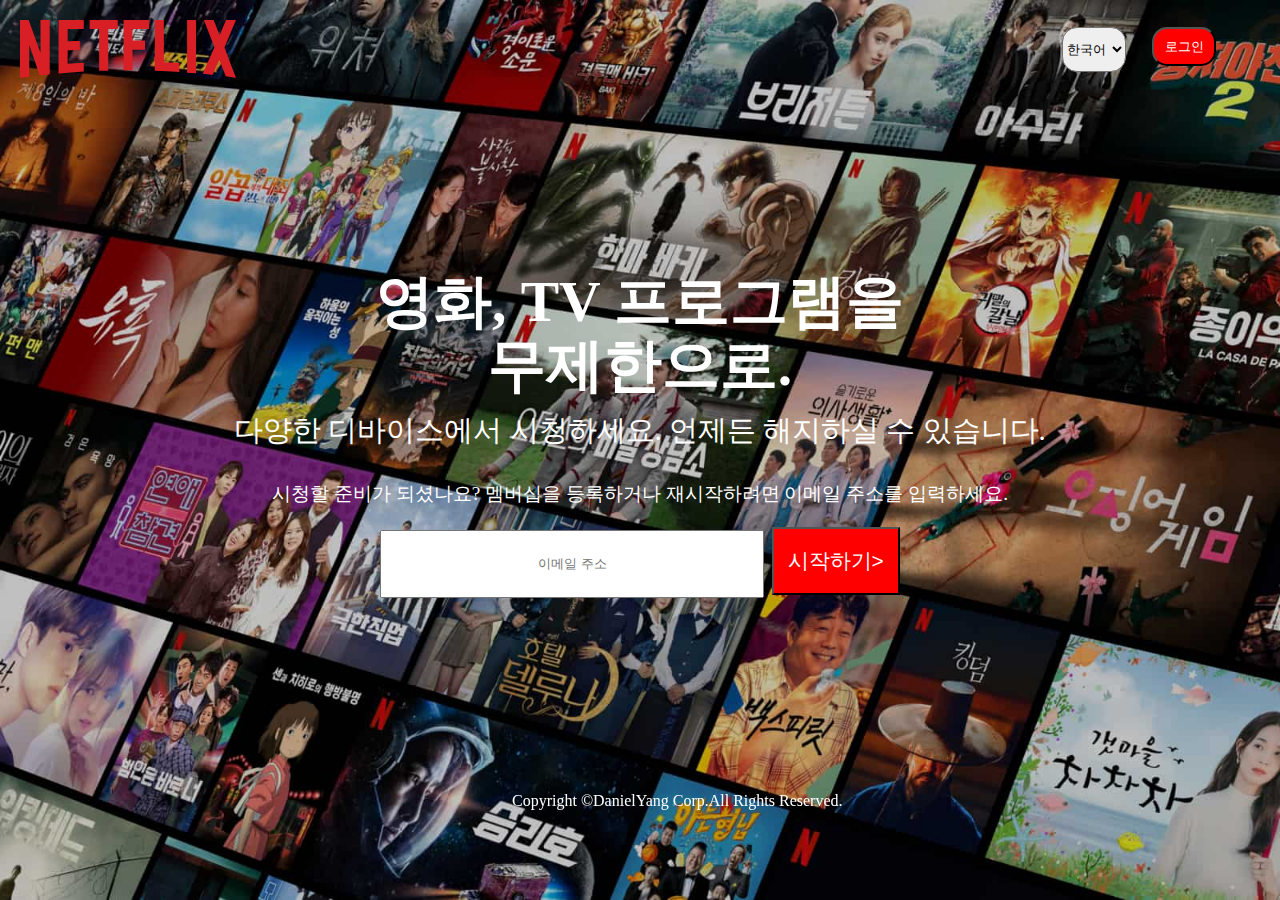
==== assignment_Netflix/index.html @ 54db1eda "NetflixClone" ====
<!DOCTYPE html>
<html lang="en">
<head>
    <meta charset="UTF-8">
    <meta http-equiv="X-UA-Compatible" content="IE=edge">
    <meta name="viewport" content="width=device-width, initial-scale=1.0">
    <title>Document</title>
    <link rel="stylesheet" href="style.css" />

</head>

<body>    
    <header>
        <div>
        <img class="logo" alt="넷플릭스 로고" src="logo.svg"/>
        <select>
            <option value ="한국어">한국어</option>
            <option value ="영어">영어</option>
        </select>

        <button class="red">로그인</button>
    </div>
    </header>


    <content>
        <div>
        <h1>영화, TV 프로그램을<br>무제한으로.</h1>
        <h4>다양한 디바이스에서 시청하세요. 언제든 해지하실 수 있습니다.</h4>
        <h6>시청할 준비가 되셨나요? 멤버십을 등록하거나 재시작하려면 이메일 주소를 입력하세요.</h6>
        <form>
            <input class="putEmail" placeholder="이메일 주소"/>
            <button class="red">시작하기></button> 
        </form>    
    </div>
    </content>
    
    <footer>
        <div>
        <h4>Copyright ©DanielYang Corp.All Rights Reserved.</h4>
        </div>
    </footer>

</body>
</html>
---- assignment_Netflix/style.css ----
*{
    margin: 0 auto;
    padding: 0;
    box-sizing: border-box;
    font-weight: 400;
}

body{
    background-image: url("netflix-background.jpg");
    background-repeat: no-repeat;
    background-size: cover;
    height: 100vh;
    
}  


.logo{
    padding: 20px;
    width: 20%; 
    height: 15%;
}

header button,header select{
    position: absolute;
    top: 3%;
    width: 5%;
    border-radius: 15px;
}

header select{
    right: 12%;
    height: 5%;
}

header button:last-of-type{
    right: 5%;
    line-height: 2.2rem;
}

content, login, footer{
    text-align: center;
}

content{
    color: white;
    
}

content>div{
    height: 60%;
    position: sticky;
    top: 30%;
    font-size: 1.8rem;
    line-height: 4rem;
    
}

content>form{
    display:flex;
}

content h1{
    font-weight: bold;
}

login{          
    
}

.putEmail{
    line-height: 4rem;
    text-align: center;
    width: 30%;
}


footer{
    height: 10%;
    color: white;
    
}

footer h4{
    position: fixed;
    bottom: 10%;
    left: 40%; 
}

form>button{
    width: 10%;
    line-height: 4rem;
    font-size: 1.3rem;
}

.red {
    background-color: red;
    color: white;
}

//position: fixed;
// bottom: 0;
//left: 40%;

// 선택자: 설명s
// * : 기본 세팅
// body : body에 배경화면 적용(이미지 선택, 반복x, 꺠지지않는 선에서 최대한 cover), 뷰포트를 꽉 채우게 높이 설정
// .loge : padding을 통해 여유 공간 확보, 높낮이를 반응형으로 만들고자.
// 
// header button들 : position absolute를 통해 위치 배정
// content, login, footer 를 가운데 정렬
// content의 글짜 색깔 white, 행자간 높이 3rem, 높이 설정
// footer : 높이 설정, 글짜 색깔 white, 뷰포트를 기준으로 하기위해 position: fixed 과 bottom 및 left 설정



// div 대신 wrap 이런 걸로 쓰면 블록이 제대로 안 생기는 문제가..
// 문제가 스크롤로 글자 크기 조절하면 이상해지는 문제가...
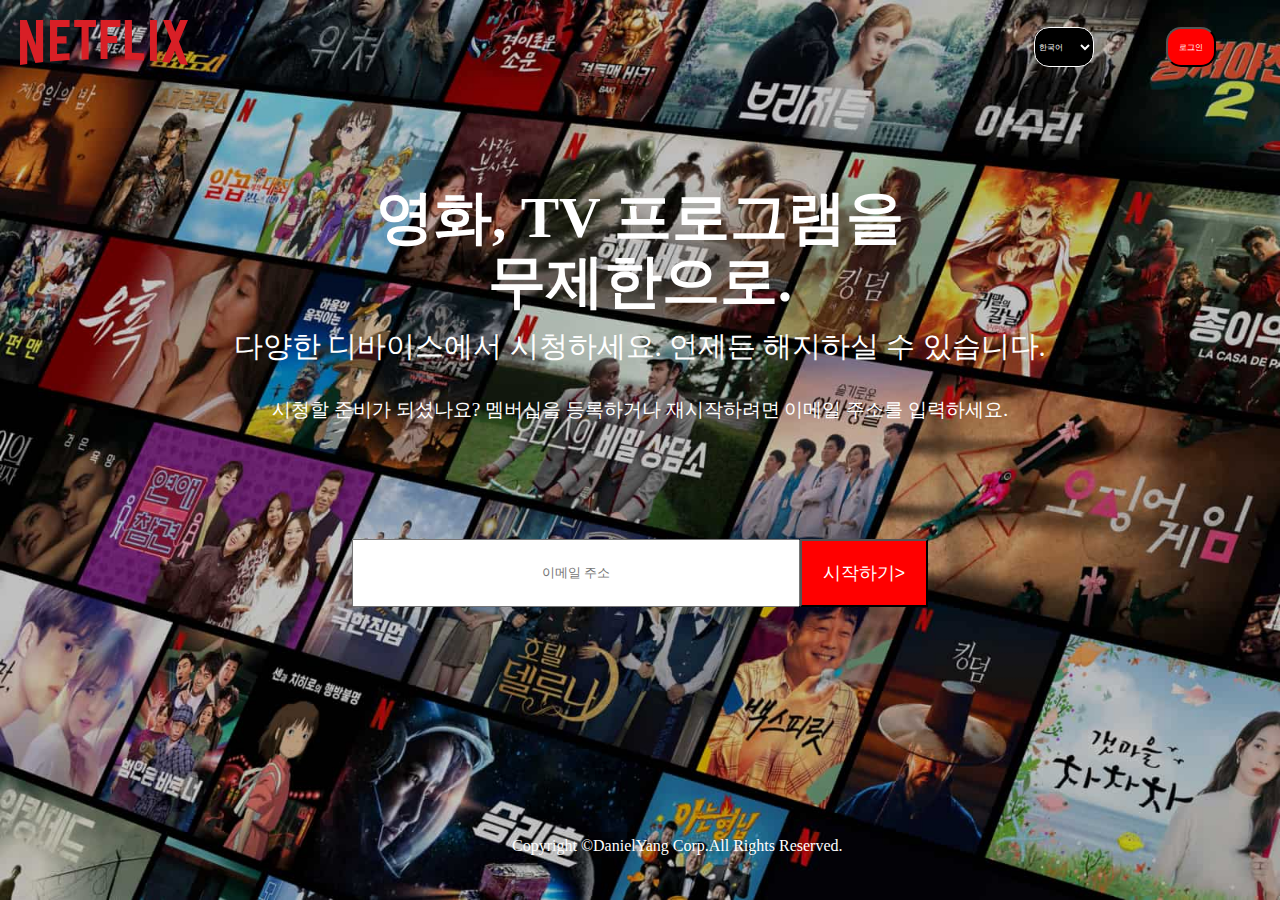
==== commit 496193e2: "complete Nexflix assignment" ====
--- a/assignment_Netflix/index.html
+++ b/assignment_Netflix/index.html
@@ -28,11 +28,11 @@
         <h1>영화, TV 프로그램을<br>무제한으로.</h1>
         <h4>다양한 디바이스에서 시청하세요. 언제든 해지하실 수 있습니다.</h4>
         <h6>시청할 준비가 되셨나요? 멤버십을 등록하거나 재시작하려면 이메일 주소를 입력하세요.</h6>
+        </div>
         <form>
             <input class="putEmail" placeholder="이메일 주소"/>
             <button class="red">시작하기></button> 
         </form>    
-    </div>
     </content>
     
     <footer>
--- a/assignment_Netflix/style.css
+++ b/assignment_Netflix/style.css
@@ -11,91 +11,115 @@
     background-repeat: no-repeat;
     background-size: cover;
     height: 100vh;
-    
+    width: 100vw;
 }  
 
 
 .logo{
     padding: 20px;
-    width: 20%; 
+    width: 13rem;
     height: 15%;
 }
 
 header button,header select{
     position: absolute;
     top: 3%;
-    width: 5%;
     border-radius: 15px;
+    font-size: 0.5rem;
 }
 
 header select{
     right: 12%;
-    height: 5%;
+    height: 40px;
+    width: 60px;
+    background-color: black;
+    border: 1px solid white;
+    color: white;
+    margin-right: 2rem;
 }
 
-header button:last-of-type{
+header button{
     right: 5%;
-    line-height: 2.2rem;
+    height: 40px;
+    width: 50px;
 }
 
 content, login, footer{
     text-align: center;
 }
 
-content{
+content, footer{
     color: white;
     
 }
 
 content>div{
-    height: 60%;
-    position: sticky;
-    top: 30%;
+    height: 50%;
+    display: flex;
+    flex-direction: column;
+    justify-content: center;
     font-size: 1.8rem;
     line-height: 4rem;
     
-}
-
-content>form{
-    display:flex;
 }
 
 content h1{
     font-weight: bold;
 }
 
-login{          
-    
+content>form{
+    display: flex;
+    justify-content: center;
+    line-height: 4rem;
 }
+
 
 .putEmail{
     line-height: 4rem;
     text-align: center;
-    width: 30%;
+    min-width: 35%;
+    margin-right: 0px;
 }
 
+form>button{
+    min-width: 10%;
+    line-height: 4rem;
+    font-size: 1.1rem;
+    padding: 0;
+    margin-left: 0px;
+}
 
 footer{
     height: 10%;
-    color: white;
-    
 }
 
 footer h4{
-    position: fixed;
-    bottom: 10%;
+    position: absolute;
+    bottom: 5%;
     left: 40%; 
 }
 
-form>button{
-    width: 10%;
-    line-height: 4rem;
-    font-size: 1.3rem;
-}
 
 .red {
     background-color: red;
     color: white;
+}
+
+@media only all and (max-width: 800px) {
+    content>form{
+        display: flex;
+        justify-content: center;
+        flex-direction: column;
+    }
+  
+
+  form>button{
+    margin-left: auto;
+  }
+
+  .putEmail{
+    margin-right: auto;
+}
 }
 
 //position: fixed;
@@ -115,4 +139,7 @@
 
 
 // div 대신 wrap 이런 걸로 쓰면 블록이 제대로 안 생기는 문제가..
-// 문제가 스크롤로 글자 크기 조절하면 이상해지는 문제가...+// 문제가 스크롤로 글자 크기 조절하면 이상해지는 문제가...
+
+// background: none; 으로 하면 투명한 요소가 될 수 있다.
+// margin과 width를 다 rem단위로 쓰네 => logo의 경우 width: 30% 대신 13rem으로 쓰니, 계속 크기가 고정되네
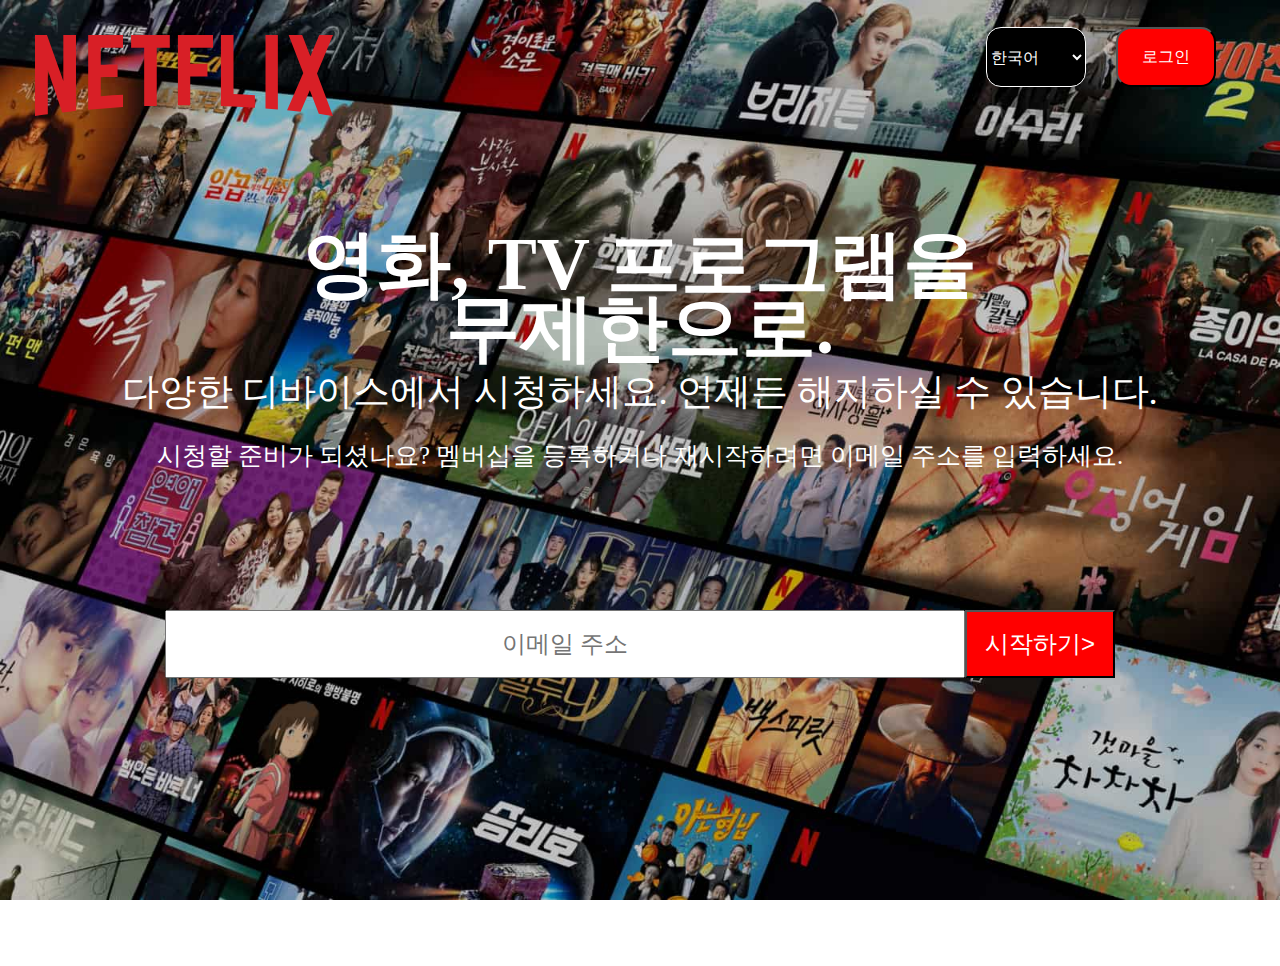
==== commit 055733d4: "CSS revised much better" ====
--- a/assignment_Netflix/index.html
+++ b/assignment_Netflix/index.html
@@ -25,9 +25,9 @@
 
     <content>
         <div>
-        <h1>영화, TV 프로그램을<br>무제한으로.</h1>
-        <h4>다양한 디바이스에서 시청하세요. 언제든 해지하실 수 있습니다.</h4>
-        <h6>시청할 준비가 되셨나요? 멤버십을 등록하거나 재시작하려면 이메일 주소를 입력하세요.</h6>
+        <h1>영화, TV <span>프로그램을<br>무제한으로.</span></h1>
+        <h4>다양한 디바이스에서 시청하세요. <span>언제든 해지하실 수 있습니다.</span></h4>
+        <h6>시청할 준비가 되셨나요? 멤버십을 <span>등록하거나 재시작하려면 이메일 주소를 입력하세요.</span></h6>
         </div>
         <form>
             <input class="putEmail" placeholder="이메일 주소"/>
@@ -36,9 +36,7 @@
     </content>
     
     <footer>
-        <div>
-        <h4>Copyright ©DanielYang Corp.All Rights Reserved.</h4>
-        </div>
+            <h2>Copyright ©DanielYang Corp.All Rights Reserved.</h2>
     </footer>
 
 </body>
--- a/assignment_Netflix/style.css
+++ b/assignment_Netflix/style.css
@@ -1,6 +1,6 @@
 
 *{
-    margin: 0 auto;
+    margin: 0;
     padding: 0;
     box-sizing: border-box;
     font-weight: 400;
@@ -16,32 +16,34 @@
 
 
 .logo{
-    padding: 20px;
-    width: 13rem;
+    padding: 35px;
+    width: 23rem;
     height: 15%;
+}
+
+header{
+    height: 20%;
 }
 
 header button,header select{
     position: absolute;
     top: 3%;
     border-radius: 15px;
-    font-size: 0.5rem;
+    font-size: 1rem;
+    height: 60px;
+    width: 100px;
 }
 
 header select{
     right: 12%;
-    height: 40px;
-    width: 60px;
     background-color: black;
     border: 1px solid white;
     color: white;
-    margin-right: 2rem;
+    margin-right: 40px;
 }
 
 header button{
     right: 5%;
-    height: 40px;
-    width: 50px;
 }
 
 content, login, footer{
@@ -54,16 +56,16 @@
 }
 
 content>div{
-    height: 50%;
+    height: 40%;
     display: flex;
     flex-direction: column;
     justify-content: center;
-    font-size: 1.8rem;
-    line-height: 4rem;
-    
+    font-size: 2.5rem;
+    line-height: 5.5rem;
+    word-break:keep-all;
 }
 
-content h1{
+content h1, content h1>span{
     font-weight: bold;
 }
 
@@ -71,55 +73,89 @@
     display: flex;
     justify-content: center;
     line-height: 4rem;
+    margin-top: 70px;
 }
 
 
 .putEmail{
     line-height: 4rem;
     text-align: center;
-    min-width: 35%;
-    margin-right: 0px;
+    min-width: 800px;
+    width: 30%;
+    font-size: 1.5rem;
 }
 
 form>button{
-    min-width: 10%;
+    min-width: 150px;
+    width: 7%;
     line-height: 4rem;
     font-size: 1.1rem;
     padding: 0;
-    margin-left: 0px;
+    font-size: 1.5rem;
 }
 
 footer{
-    height: 10%;
+    height: 32%;
+    display: flex;
+    justify-content: center;
+    align-items: flex-end;
 }
-
-footer h4{
-    position: absolute;
-    bottom: 5%;
-    left: 40%; 
-}
-
 
 .red {
     background-color: red;
     color: white;
 }
 
-@media only all and (max-width: 800px) {
-    content>form{
+@media (min-width: 980px) and (max-width: 1300px){
+    content>div{
+        font-size: 2.3rem;
+        line-height: 4rem;   
+        height: 40%;
+    }
+}
+
+@media only all and (max-width: 980px) {
+    .logo{
+        width: 18rem;
+    }
+
+    header button,header select{
+        height: 50px;
+        width: 70px;
+        font-size: 0.8rem;
+    }
+
+    content>div{
+        font-size: 1.8rem;
+        line-height: 4rem;   
+        height: 40%;
+    }
+
+    content span{ 
         display: flex;
         justify-content: center;
         flex-direction: column;
     }
-  
+    
+    h4>span, h6>span{
+        line-height: 0.8rem;
+    }
+                                  
+    content>form{
+        flex-direction: column;
+    }
+    
+    .putEmail{
+        min-width: 150px;
+        width: 80%;
+    }
 
-  form>button{
-    margin-left: auto;
-  }
 
-  .putEmail{
-    margin-right: auto;
-}
+    form>button{
+        width: 30%;
+    }
+
+
 }
 
 //position: fixed;
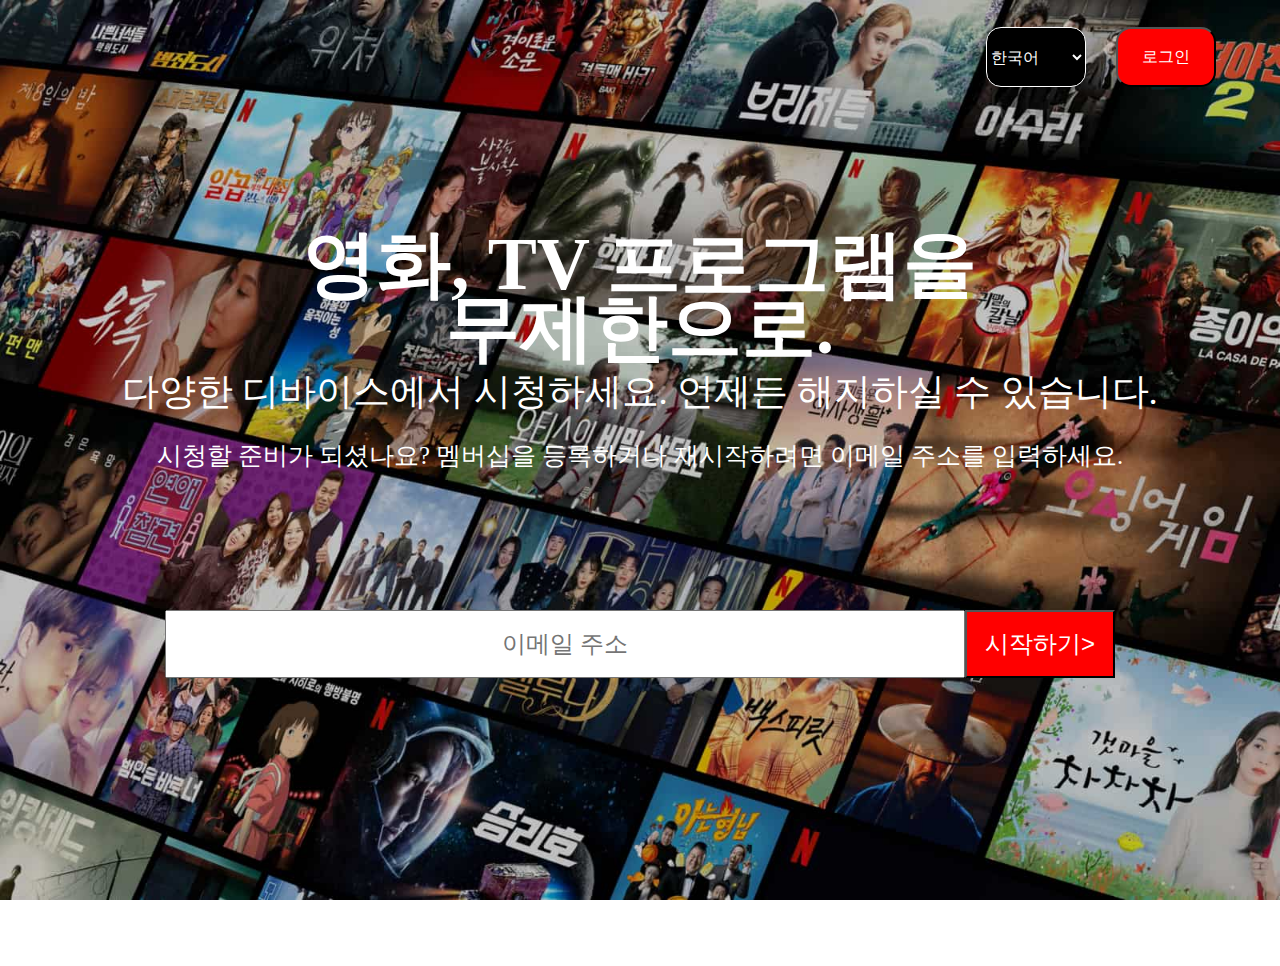
==== commit 566f2214: "Update index.html" ====
--- a/assignment_Netflix/index.html
+++ b/assignment_Netflix/index.html
@@ -11,15 +11,13 @@
 
 <body>    
     <header>
-        <div>
         <img class="logo" alt="넷플릭스 로고" src="logo.svg"/>
-        <select>
-            <option value ="한국어">한국어</option>
-            <option value ="영어">영어</option>
+        <select class="selectBox">
+                <option value ="한국어">한국어</option>
+                <option value ="영어">영어</option>
         </select>
+        <button class="red">로그인</button>
 
-        <button class="red">로그인</button>
-    </div>
     </header>
 
 
@@ -40,4 +38,4 @@
     </footer>
 
 </body>
-</html>+</html>
